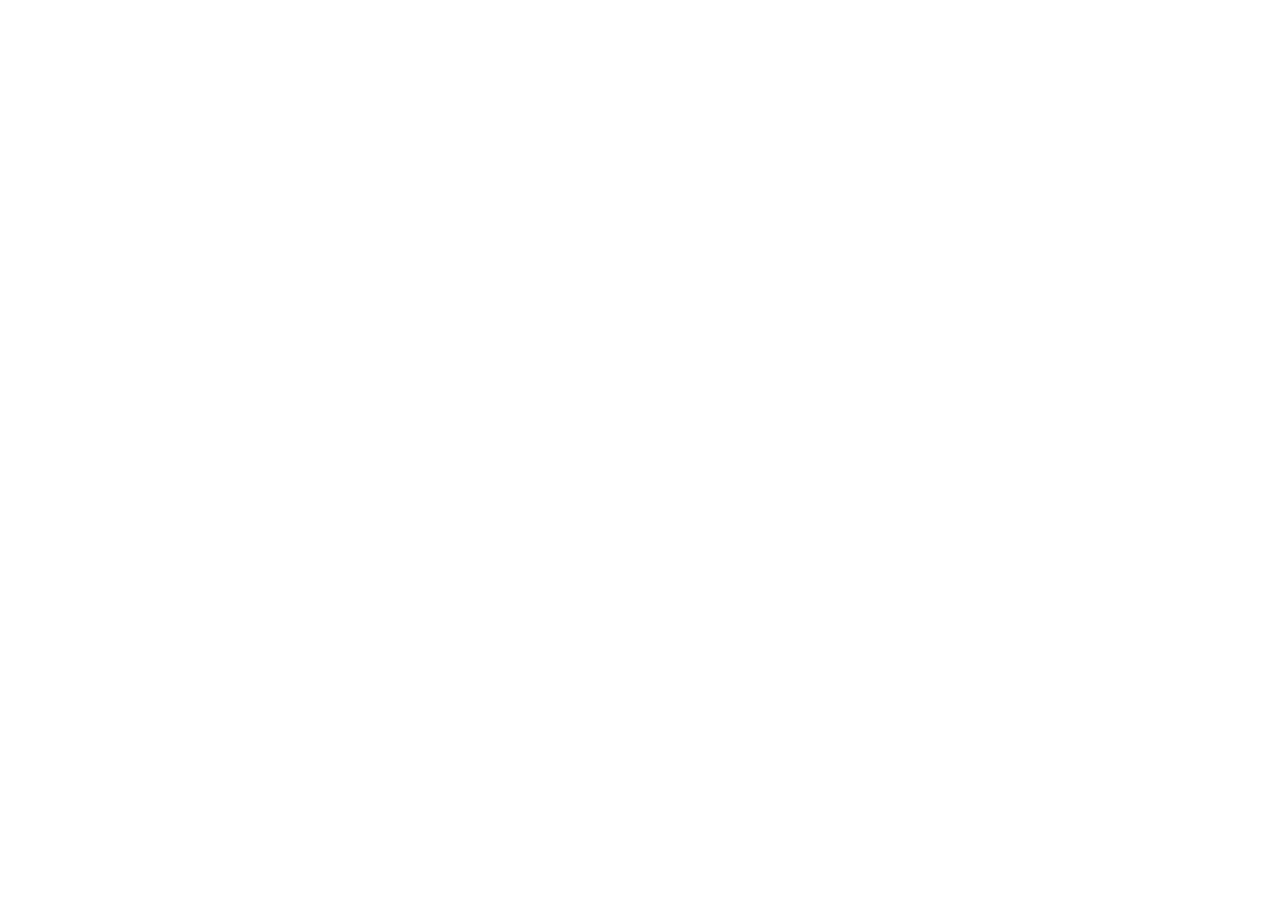
==== index.html @ b841b450 "pushed version 17" ====
<!DOCTYPE html>
<html>

<head>
	<!--
    If you are serving your web app in a path other than the root, change the
    href value below to reflect the base path you are serving from.

    The path provided below has to start and end with a slash "/" in order for
    it to work correctly.

    For more details:
    * https://developer.mozilla.org/en-US/docs/Web/HTML/Element/base

    This is a placeholder for base href that will be replaced by the value of
    the `--base-href` argument provided to `flutter build`.
  -->
	<base href="./">

	<meta charset="UTF-8">
	<meta content="IE=Edge" http-equiv="X-UA-Compatible">
	<meta name="description" content="A new Flutter project">

	<!-- iOS meta tags & icons -->
	<meta name="apple-mobile-web-app-capable" content="yes">
	<meta name="apple-mobile-web-app-status-bar-style" content="black">
	<meta name="apple-mobile-web-app-title" content="nizar_ztn_portfolio">
	<link rel="apple-touch-icon" sizes="57x57" href="/icons/apple-icon-57x57.png">
	<link rel="apple-touch-icon" sizes="60x60" href="/icons/apple-icon-60x60.png">
	<link rel="apple-touch-icon" sizes="72x72" href="/icons/apple-icon-72x72.png">
	<link rel="apple-touch-icon" sizes="76x76" href="/icons/apple-icon-76x76.png">
	<link rel="apple-touch-icon" sizes="114x114" href="/icons/apple-icon-114x114.png">
	<link rel="apple-touch-icon" sizes="120x120" href="/icons/apple-icon-120x120.png">
	<link rel="apple-touch-icon" sizes="144x144" href="/icons/apple-icon-144x144.png">
	<link rel="apple-touch-icon" sizes="152x152" href="/icons/apple-icon-152x152.png">
	<link rel="apple-touch-icon" sizes="180x180" href="/icons/apple-icon-180x180.png">

	<!-- Favicon -->
	<link rel="icon" type="image/png" sizes="192x192" href="/icons/android-icon-192x192.png">
	<link rel="icon" type="image/png" sizes="32x32" href="/icons/favicon-32x32.png">
	<link rel="icon" type="image/png" sizes="96x96" href="/icons/favicon-96x96.png">
	<link rel="icon" type="image/png" sizes="16x16" href="/icons/favicon-16x16.png">

	<link rel="manifest" href="manifest.json">
	<meta name="msapplication-TileColor" content="#ffffff">
	<meta name="msapplication-TileImage" content="/icons/ms-icon-144x144.png">
	<meta name="theme-color" content="#ffffff">

	<title>nizar_ztn_portfolio</title>
	<script>
		// The value below is injected by flutter build, do not touch.
		const serviceWorkerVersion = "270867451";
	</script>
	<!-- This script adds the flutter initialization JS code -->
	<script src="flutter.js" defer></script>
</head>

<body>
	<script>
		window.addEventListener('load', function (ev) {
			// Download main.dart.js
			_flutter.loader.loadEntrypoint({
				serviceWorker: {
					serviceWorkerVersion: serviceWorkerVersion,
				},
				onEntrypointLoaded: function (engineInitializer) {
					engineInitializer.initializeEngine().then(function (appRunner) {
						appRunner.runApp();
					});
				}
			});
		});
	</script>
</body>

</html>
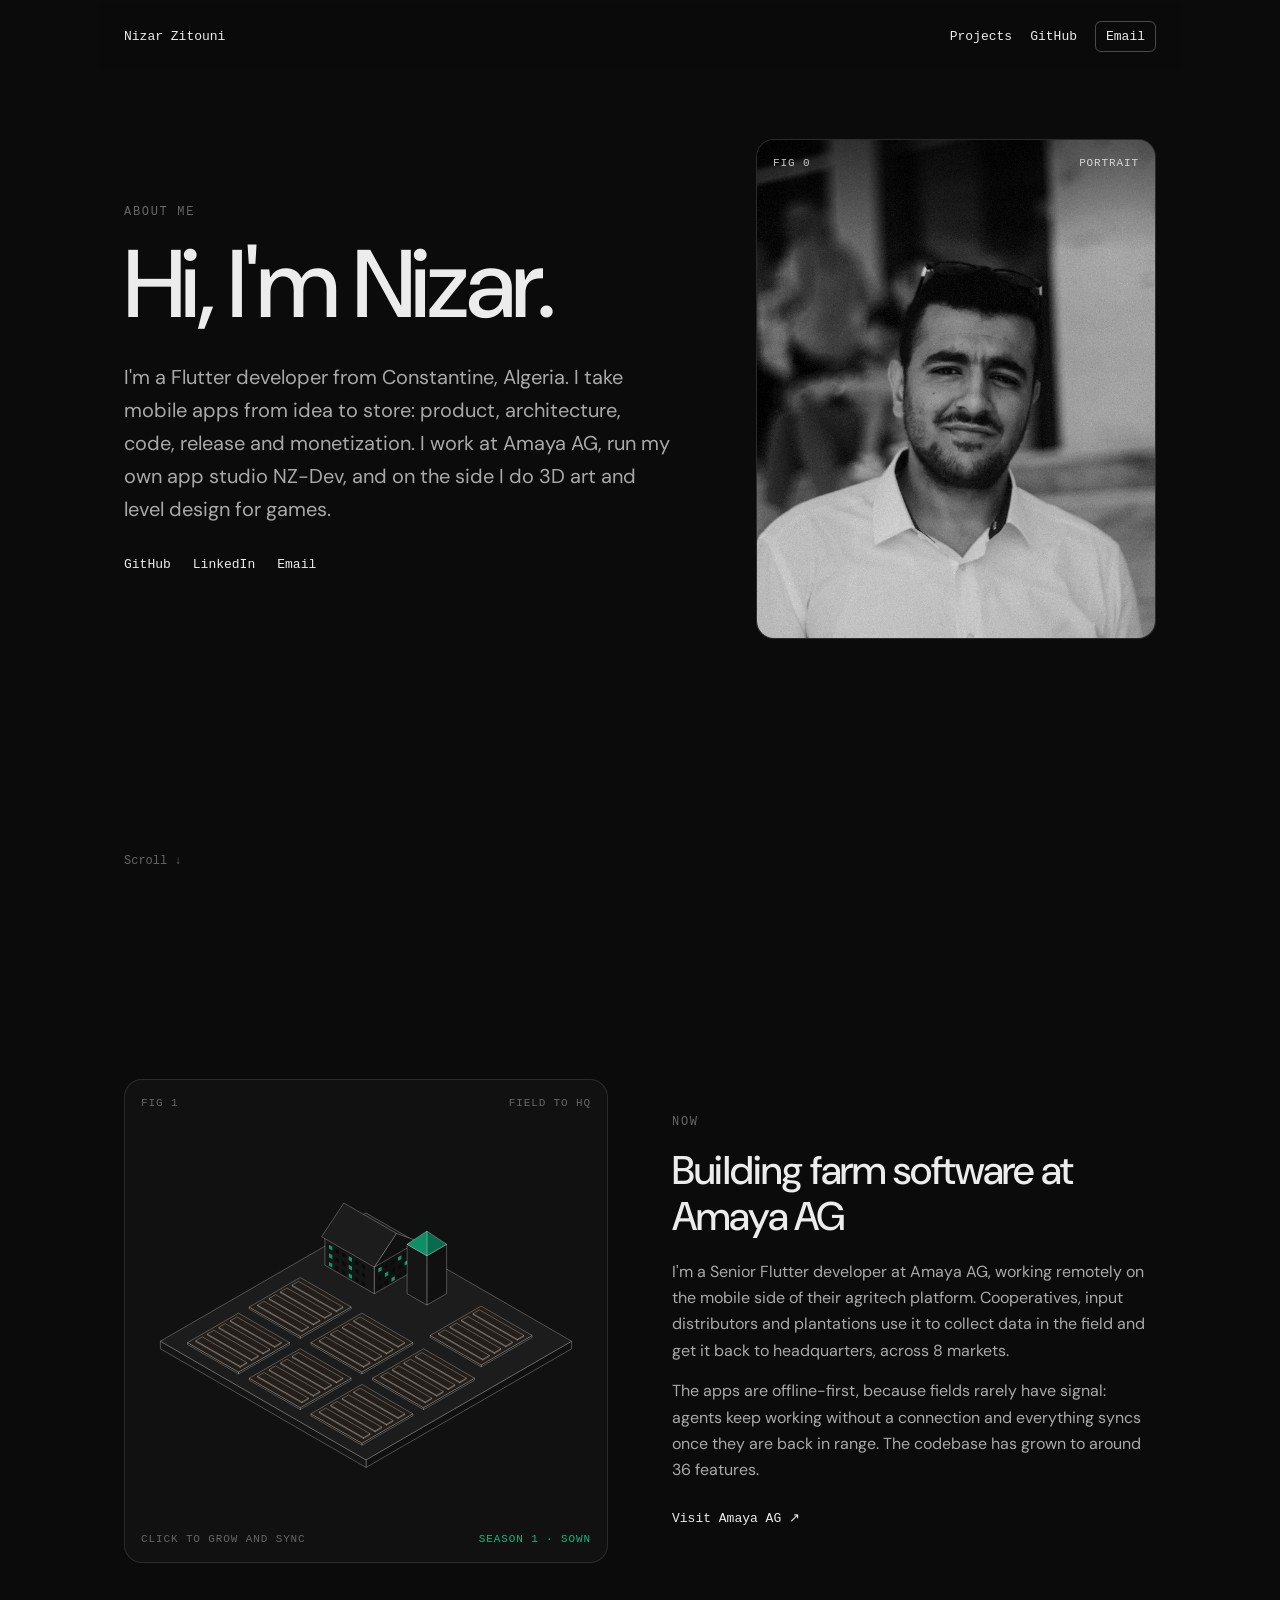
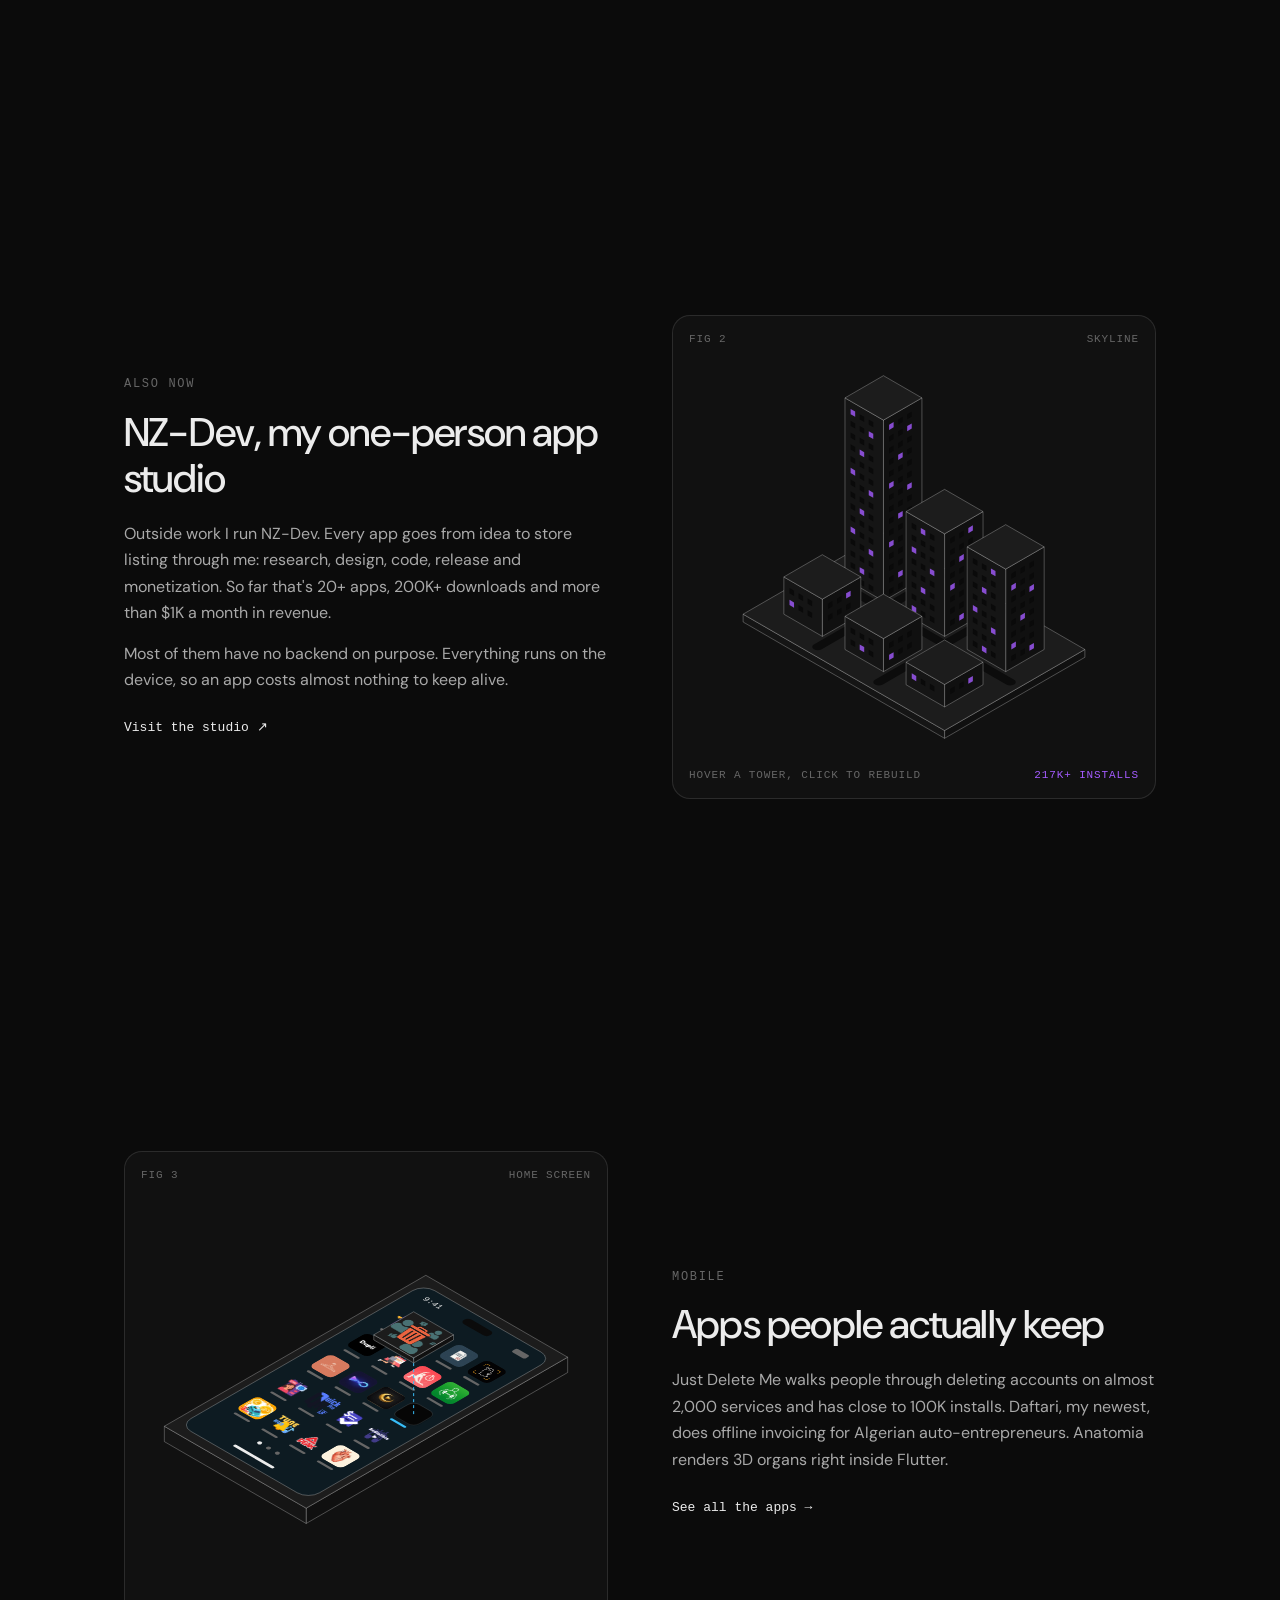
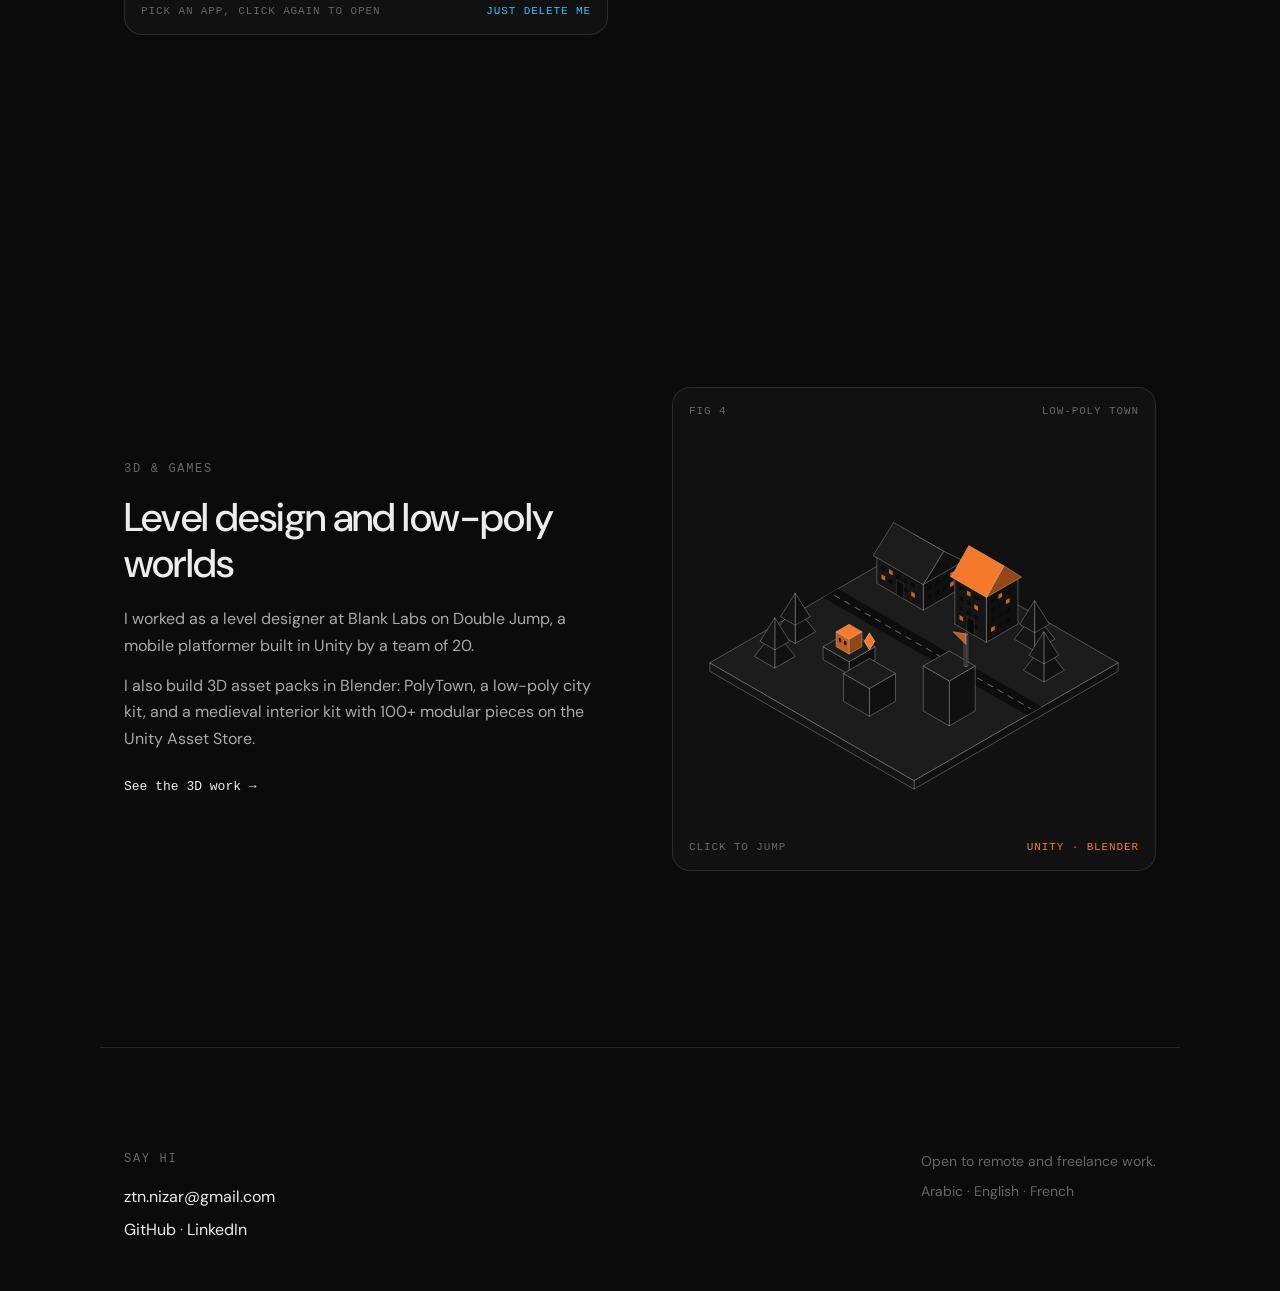
==== commit 12b0637a: "portfolio site Plain HTML, CSS and JS portfolio. History squashed to drop the old Flutter builds." ====
--- a/index.html
+++ b/index.html
@@ -1,76 +1,122 @@
 <!DOCTYPE html>
-<html>
+<html lang="en" class="snap">
+<head>
+    <meta charset="UTF-8">
+    <meta name="viewport" content="width=device-width, initial-scale=1.0">
+    <title>Nizar Zitouni</title>
+    <meta name="description" content="Nizar Zitouni, Flutter developer and founder of the NZ-Dev app studio.">
+    <link rel="icon" href="favicon.png" type="image/png">
+    <link rel="apple-touch-icon" href="apple-touch-icon.png">
+    <link rel="preconnect" href="https://fonts.googleapis.com">
+    <link rel="preconnect" href="https://fonts.gstatic.com" crossorigin>
+    <link href="https://fonts.googleapis.com/css2?family=DM+Sans:wght@400;500;600&display=swap" rel="stylesheet">
+    <link rel="stylesheet" href="css/style.css">
+</head>
+<body>
+    <nav class="nav" aria-label="Primary">
+        <a href="./">Nizar Zitouni</a>
+        <div class="nav-right">
+            <a href="projects.html">Projects</a>
+            <a href="https://github.com/nizarzitouni" target="_blank" rel="noopener noreferrer">GitHub</a>
+            <a href="mailto:ztn.nizar@gmail.com" class="btn">Email</a>
+        </div>
+    </nav>
 
-<head>
-	<!--
-    If you are serving your web app in a path other than the root, change the
-    href value below to reflect the base path you are serving from.
+    <header class="hero">
+        <div class="hero-grid">
+            <div>
+                <p class="eyebrow">About me</p>
+                <h1>Hi, I'm Nizar.</h1>
+                <p class="lead">I'm a Flutter developer from Constantine, Algeria. I take mobile apps from idea to store: product, architecture, code, release and monetization. I work at Amaya AG, run my own app studio NZ-Dev, and on the side I do 3D art and level design for games.</p>
+                <p class="links">
+                    <a href="https://github.com/nizarzitouni" target="_blank" rel="noopener noreferrer">GitHub</a>
+                    <a href="https://www.linkedin.com/in/nizar-zitouni" target="_blank" rel="noopener noreferrer">LinkedIn</a>
+                    <a href="mailto:ztn.nizar@gmail.com">Email</a>
+                </p>
+            </div>
+            <figure class="portrait">
+                <img src="assets/nizar.webp" width="800" height="800" alt="Nizar in a white shirt, standing on steps outdoors">
+                <span class="lbl tl">Fig 0</span><span class="lbl tr">Portrait</span>
+            </figure>
+        </div>
+        <p class="scroll-hint" aria-hidden="true">Scroll ↓</p>
+    </header>
 
-    The path provided below has to start and end with a slash "/" in order for
-    it to work correctly.
+    <main>
+        <section class="chapter" id="now" data-tone="farm">
+            <figure class="fig">
+                <span class="lbl tl">Fig 1</span><span class="lbl tr">Field to HQ</span>
+                <svg data-object="farm" role="img" aria-label="Isometric farm with crop plots, a barn and a silo; data packets fly from the fields to the barn"></svg>
+                <span class="lbl bl">Click to grow and sync</span><span class="lbl br" data-status></span>
+            </figure>
+            <div class="story">
+                <p class="eyebrow">Now</p>
+                <h2>Building farm software at Amaya AG</h2>
+                <p>I'm a Senior Flutter developer at Amaya AG, working remotely on the mobile side of their agritech platform. Cooperatives, input distributors and plantations use it to collect data in the field and get it back to headquarters, across 8 markets.</p>
+                <p>The apps are offline-first, because fields rarely have signal: agents keep working without a connection and everything syncs once they are back in range. The codebase has grown to around 36 features.</p>
+                <a class="more" href="https://amaya.ag/" target="_blank" rel="noopener noreferrer">Visit Amaya AG ↗</a>
+            </div>
+        </section>
 
-    For more details:
-    * https://developer.mozilla.org/en-US/docs/Web/HTML/Element/base
+        <section class="chapter" id="studio" data-tone="studio">
+            <figure class="fig">
+                <span class="lbl tl">Fig 2</span><span class="lbl tr">Skyline</span>
+                <svg data-object="skyline" role="img" aria-label="Isometric city of app towers, each tower as tall as the app's installs with its icon on the roof"></svg>
+                <span class="lbl bl">Hover a tower, click to rebuild</span><span class="lbl br" data-status></span>
+            </figure>
+            <div class="story">
+                <p class="eyebrow">Also now</p>
+                <h2>NZ-Dev, my one-person app studio</h2>
+                <p>Outside work I run NZ-Dev. Every app goes from idea to store listing through me: research, design, code, release and monetization. So far that's 20+ apps, 200K+ downloads and more than $1K a month in revenue.</p>
+                <p>Most of them have no backend on purpose. Everything runs on the device, so an app costs almost nothing to keep alive.</p>
+                <a class="more" href="https://nz-dev.web.app/" target="_blank" rel="noopener noreferrer">Visit the studio ↗</a>
+            </div>
+        </section>
 
-    This is a placeholder for base href that will be replaced by the value of
-    the `--base-href` argument provided to `flutter build`.
-  -->
-	<base href="./">
+        <section class="chapter" id="apps" data-tone="apps">
+            <figure class="fig">
+                <span class="lbl tl">Fig 3</span><span class="lbl tr">Home screen</span>
+                <svg data-object="phones" role="img" aria-label="Isometric phone lying flat with all of Nizar's app icons on its home screen, one raised above the rest"></svg>
+                <span class="lbl bl">Pick an app, click again to open</span><span class="lbl br" data-status></span>
+            </figure>
+            <div class="story">
+                <p class="eyebrow">Mobile</p>
+                <h2>Apps people actually keep</h2>
+                <p>Just Delete Me walks people through deleting accounts on almost 2,000 services and has close to 100K installs. Daftari, my newest, does offline invoicing for Algerian auto-entrepreneurs. Anatomia renders 3D organs right inside Flutter.</p>
+                <a class="more" href="projects.html#mobile">See all the apps →</a>
+            </div>
+        </section>
 
-	<meta charset="UTF-8">
-	<meta content="IE=Edge" http-equiv="X-UA-Compatible">
-	<meta name="description" content="A new Flutter project">
+        <section class="chapter" id="games" data-tone="games">
+            <figure class="fig">
+                <span class="lbl tl">Fig 4</span><span class="lbl tr">Low-poly town</span>
+                <svg data-object="town" role="img" aria-label="Isometric low-poly town with houses, trees and a cube that jumps between platforms"></svg>
+                <span class="lbl bl">Click to jump</span><span class="lbl br" data-status></span>
+            </figure>
+            <div class="story">
+                <p class="eyebrow">3D &amp; games</p>
+                <h2>Level design and low-poly worlds</h2>
+                <p>I worked as a level designer at Blank Labs on Double Jump, a mobile platformer built in Unity by a team of 20.</p>
+                <p>I also build 3D asset packs in Blender: PolyTown, a low-poly city kit, and a medieval interior kit with 100+ modular pieces on the Unity Asset Store.</p>
+                <a class="more" href="projects.html#3d">See the 3D work →</a>
+            </div>
+        </section>
+    </main>
 
-	<!-- iOS meta tags & icons -->
-	<meta name="apple-mobile-web-app-capable" content="yes">
-	<meta name="apple-mobile-web-app-status-bar-style" content="black">
-	<meta name="apple-mobile-web-app-title" content="nizar_ztn_portfolio">
-	<link rel="apple-touch-icon" sizes="57x57" href="/icons/apple-icon-57x57.png">
-	<link rel="apple-touch-icon" sizes="60x60" href="/icons/apple-icon-60x60.png">
-	<link rel="apple-touch-icon" sizes="72x72" href="/icons/apple-icon-72x72.png">
-	<link rel="apple-touch-icon" sizes="76x76" href="/icons/apple-icon-76x76.png">
-	<link rel="apple-touch-icon" sizes="114x114" href="/icons/apple-icon-114x114.png">
-	<link rel="apple-touch-icon" sizes="120x120" href="/icons/apple-icon-120x120.png">
-	<link rel="apple-touch-icon" sizes="144x144" href="/icons/apple-icon-144x144.png">
-	<link rel="apple-touch-icon" sizes="152x152" href="/icons/apple-icon-152x152.png">
-	<link rel="apple-touch-icon" sizes="180x180" href="/icons/apple-icon-180x180.png">
+    <footer class="footer">
+        <div>
+            <p class="eyebrow">Say hi</p>
+            <p><a href="mailto:ztn.nizar@gmail.com">ztn.nizar@gmail.com</a></p>
+            <p><a href="https://github.com/nizarzitouni" target="_blank" rel="noopener noreferrer">GitHub</a> · <a href="https://www.linkedin.com/in/nizar-zitouni" target="_blank" rel="noopener noreferrer">LinkedIn</a></p>
+        </div>
+        <div>
+            <p class="muted">Open to remote and freelance work.</p>
+            <p class="muted">Arabic · English · French</p>
+        </div>
+    </footer>
 
-	<!-- Favicon -->
-	<link rel="icon" type="image/png" sizes="192x192" href="/icons/android-icon-192x192.png">
-	<link rel="icon" type="image/png" sizes="32x32" href="/icons/favicon-32x32.png">
-	<link rel="icon" type="image/png" sizes="96x96" href="/icons/favicon-96x96.png">
-	<link rel="icon" type="image/png" sizes="16x16" href="/icons/favicon-16x16.png">
-
-	<link rel="manifest" href="manifest.json">
-	<meta name="msapplication-TileColor" content="#ffffff">
-	<meta name="msapplication-TileImage" content="/icons/ms-icon-144x144.png">
-	<meta name="theme-color" content="#ffffff">
-
-	<title>nizar_ztn_portfolio</title>
-	<script>
-		// The value below is injected by flutter build, do not touch.
-		const serviceWorkerVersion = "270867451";
-	</script>
-	<!-- This script adds the flutter initialization JS code -->
-	<script src="flutter.js" defer></script>
-</head>
-
-<body>
-	<script>
-		window.addEventListener('load', function (ev) {
-			// Download main.dart.js
-			_flutter.loader.loadEntrypoint({
-				serviceWorker: {
-					serviceWorkerVersion: serviceWorkerVersion,
-				},
-				onEntrypointLoaded: function (engineInitializer) {
-					engineInitializer.initializeEngine().then(function (appRunner) {
-						appRunner.runApp();
-					});
-				}
-			});
-		});
-	</script>
+    <script src="js/projects.js"></script>
+    <script src="js/iso.js"></script>
+    <script src="js/figures.js"></script>
 </body>
-
 </html>
--- a/css/style.css
+++ b/css/style.css
@@ -0,0 +1,230 @@
+:root {
+    --bg: #0b0b0b;
+    --card: #111;
+    --ink: #ececec;
+    --text: #a9a9a9;
+    --mute: #666;
+    --line: rgba(255, 255, 255, .26);
+    --line-soft: rgba(255, 255, 255, .11);
+    --top: #1c1c1c;
+    --left: #151515;
+    --right: #101010;
+    --accent: #38bdf8;
+    --accent-left: #1d8fc2;
+    --accent-right: #146a91;
+    --nav: 64px;
+    --mono: ui-monospace, "JetBrains Mono", "SF Mono", Menlo, Consolas, monospace;
+}
+
+* { margin: 0; padding: 0; box-sizing: border-box; }
+
+html { scroll-padding-top: var(--nav); scroll-behavior: smooth; }
+
+@media (pointer: fine) {
+    html.snap { scroll-snap-type: y mandatory; }
+    .snap .hero, .snap .chapter { scroll-snap-align: start; }
+    .snap .chapter { scroll-snap-stop: always; }
+    .snap .footer { scroll-snap-align: end; }
+}
+
+body {
+    background: var(--bg);
+    color: var(--text);
+    font-family: "DM Sans", -apple-system, BlinkMacSystemFont, "Segoe UI", sans-serif;
+    line-height: 1.65;
+    -webkit-font-smoothing: antialiased;
+}
+
+a { color: var(--ink); text-decoration: none; transition: color .2s; }
+a:hover { color: var(--accent); }
+
+.nav {
+    position: sticky; top: 0; z-index: 10;
+    display: flex; justify-content: space-between; align-items: center;
+    max-width: 1080px; margin: 0 auto; padding: 18px 24px;
+    font-family: var(--mono); font-size: 13px;
+    background: color-mix(in srgb, var(--bg) 85%, transparent);
+    backdrop-filter: blur(8px);
+}
+.nav-right { display: flex; gap: 18px; align-items: center; }
+.btn { border: 1px solid var(--line); border-radius: 6px; padding: 4px 10px; }
+.btn:hover { border-color: var(--accent); }
+
+.eyebrow {
+    font-family: var(--mono); font-size: 12px; letter-spacing: .14em;
+    text-transform: uppercase; color: var(--mute); margin-bottom: 14px;
+}
+
+.hero {
+    max-width: 1080px; margin: 0 auto; padding: 8vh 24px 0;
+    min-height: calc(100svh - var(--nav)); display: flex; flex-direction: column;
+}
+.hero h1 {
+    color: var(--ink); font-weight: 500; letter-spacing: -.03em;
+    font-size: clamp(44px, 8vw, 96px); line-height: 1; margin-bottom: 28px;
+}
+.lead { max-width: 620px; font-size: clamp(17px, 2vw, 20px); }
+.links { display: flex; flex-wrap: wrap; gap: 22px; margin-top: 28px; font-family: var(--mono); font-size: 13px; }
+.hero-grid { display: grid; grid-template-columns: 1.3fr 1fr; gap: 56px; align-items: center; }
+.portrait {
+    position: relative; aspect-ratio: 4 / 5; max-width: 400px; justify-self: end; width: 100%;
+    border: 1px solid var(--line-soft); border-radius: 18px; overflow: hidden; background: var(--card);
+}
+.portrait img {
+    display: block; width: 100%; height: 100%; object-fit: cover;
+    filter: grayscale(1) contrast(1.08) brightness(.9);
+    transition: filter .6s ease;
+}
+.portrait:hover img { filter: none; }
+.portrait::after {
+    content: ""; position: absolute; inset: 0; pointer-events: none;
+    background: linear-gradient(to bottom, rgba(0, 0, 0, .45), transparent 22%);
+}
+.scroll-hint { margin-top: auto; padding: 32px 0; font-family: var(--mono); font-size: 12px; color: var(--mute); }
+
+.lbl {
+    position: absolute; font-family: var(--mono); font-size: 11px; letter-spacing: .08em;
+    text-transform: uppercase; color: var(--mute); pointer-events: none;
+}
+.portrait .lbl { z-index: 1; color: rgba(255, 255, 255, .75); }
+.lbl.tl { top: 14px; left: 16px; }
+.lbl.tr { top: 14px; right: 16px; }
+.lbl.bl { bottom: 14px; left: 16px; }
+.lbl.br { bottom: 14px; right: 16px; color: var(--accent); }
+
+.chapter {
+    max-width: 1080px; margin: 0 auto; padding: 48px 24px;
+    min-height: calc(100svh - var(--nav));
+    display: grid; grid-template-columns: 1fr 1fr; gap: 64px; align-items: center;
+}
+.chapter:nth-child(even) .fig { order: 2; }
+
+.fig {
+    position: relative; aspect-ratio: 1; width: 100%;
+    border: 1px solid var(--line-soft); border-radius: 18px; background: var(--card);
+    cursor: pointer; user-select: none; overflow: hidden;
+}
+.fig svg { position: absolute; inset: 0; width: 100%; height: 100%; padding: 44px 24px; overflow: visible; }
+.fig:hover { border-color: var(--line); }
+
+.story h2 {
+    color: var(--ink); font-weight: 500; letter-spacing: -.02em;
+    font-size: clamp(28px, 3.4vw, 40px); line-height: 1.15; margin-bottom: 20px;
+}
+.story p + p { margin-top: 14px; }
+.story .more { display: inline-block; margin-top: 24px; font-family: var(--mono); font-size: 13px; }
+
+.f { stroke: var(--line); stroke-width: 1; stroke-linejoin: round; vector-effect: non-scaling-stroke; }
+.f.top { fill: var(--top); }
+.f.left { fill: var(--left); }
+.f.right { fill: var(--right); }
+.f.acc.top { fill: var(--accent); }
+.f.acc.left { fill: var(--accent-left); }
+.f.acc.right { fill: var(--accent-right); }
+.f.glow { fill: #0d1b22; }
+.f.dim { stroke: var(--line-soft); }
+.ink { fill: var(--ink); }
+.accent { fill: var(--accent); }
+.mute { fill: var(--mute); }
+.notch { fill: var(--bg); }
+.slot { fill: #070707; stroke: var(--line-soft); stroke-width: 1; vector-effect: non-scaling-stroke; }
+.shadow { fill: #000; }
+.app-icon { transition: opacity .2s; }
+.app-icon:hover { opacity: .7; }
+
+.footer {
+    max-width: 1080px; margin: 0 auto; padding: 96px 24px 48px;
+    display: flex; justify-content: space-between; gap: 32px; flex-wrap: wrap;
+    border-top: 1px solid var(--line-soft);
+}
+.footer p { margin-top: 6px; }
+.muted { color: var(--mute); font-size: 14px; }
+
+/* projects list */
+.page { max-width: 1080px; margin: 0 auto; padding: 48px 24px 96px; }
+.page h1 {
+    color: var(--ink); font-weight: 500; letter-spacing: -.03em;
+    font-size: clamp(40px, 6vw, 72px); line-height: 1; margin-bottom: 20px;
+}
+.tabs { display: flex; gap: 10px; margin: 32px 0; font-family: var(--mono); font-size: 13px; }
+.tabs button {
+    background: none; color: var(--text); font: inherit; cursor: pointer;
+    border: 1px solid var(--line-soft); border-radius: 6px; padding: 6px 12px;
+}
+.tabs button:hover { border-color: var(--line); color: var(--ink); }
+.tabs button[aria-pressed="true"] { border-color: var(--accent); color: var(--accent); }
+
+.grid { display: grid; grid-template-columns: repeat(auto-fill, minmax(240px, 1fr)); gap: 16px; }
+.card {
+    position: relative; display: flex; flex-direction: column; gap: 14px;
+    border: 1px solid var(--line-soft); border-radius: 14px; background: var(--card);
+    padding: 20px; color: var(--text); transition: border-color .2s, transform .2s;
+}
+.card:hover { border-color: var(--accent); color: var(--text); transform: translateY(-2px); }
+.card img { width: 56px; height: 56px; border-radius: 14px; object-fit: cover; background: var(--top); }
+.card.wide img { width: 100%; height: auto; aspect-ratio: 16 / 9; border-radius: 8px; }
+.card h3 { color: var(--ink); font-weight: 600; font-size: 17px; line-height: 1.3; }
+.card p { font-size: 14px; line-height: 1.5; }
+.card .meta { margin-top: auto; font-family: var(--mono); font-size: 11px; letter-spacing: .08em; text-transform: uppercase; color: var(--mute); }
+
+/* project detail */
+.back { font-family: var(--mono); font-size: 13px; }
+.detail-head { display: flex; gap: 20px; align-items: center; margin: 40px 0 16px; }
+.detail-head img { width: 80px; height: 80px; border-radius: 20px; object-fit: cover; flex: none; }
+.detail-head h1 { margin: 0; }
+.detail-tagline { font-size: clamp(17px, 2vw, 20px); max-width: 680px; }
+.screens {
+    display: flex; gap: 14px; overflow-x: auto; scroll-snap-type: x mandatory;
+    margin: 40px -24px; padding: 0 24px 12px; scrollbar-color: var(--line) transparent;
+}
+.screens img {
+    height: min(560px, 70svh); width: auto; flex: none; scroll-snap-align: start;
+    border-radius: 14px; border: 1px solid var(--line-soft); background: var(--card);
+}
+.screens.wide img { height: min(420px, 50svh); }
+.detail-body { display: grid; grid-template-columns: 2fr 1fr; gap: 56px; }
+.detail-body .desc { white-space: pre-line; }
+.chips { display: flex; flex-wrap: wrap; gap: 8px; }
+.chips span {
+    font-family: var(--mono); font-size: 12px; color: var(--ink);
+    border: 1px solid var(--line-soft); border-radius: 6px; padding: 3px 8px;
+}
+.side > div + div { margin-top: 32px; }
+.pager { display: flex; justify-content: space-between; gap: 16px; margin-top: 72px; font-family: var(--mono); font-size: 13px; }
+
+@media (max-width: 820px) {
+    .hero-grid, .chapter, .detail-body { grid-template-columns: 1fr; gap: 32px; }
+    .portrait { justify-self: start; max-width: 320px; }
+    .chapter { min-height: auto; padding: 56px 16px; }
+    .chapter:nth-child(even) .fig { order: 0; }
+    .hero, .page, .footer, .nav { padding-left: 16px; padding-right: 16px; }
+    .screens { margin: 32px -16px; padding: 0 16px 12px; }
+}
+
+@media (prefers-reduced-motion: reduce) {
+    html { scroll-behavior: auto; }
+    * { transition: none !important; animation: none !important; }
+}
+.beam { stroke: var(--accent); stroke-width: 1; stroke-dasharray: 3 3; vector-effect: non-scaling-stroke; }
+.open { cursor: alias; }
+
+/* each chapter recolours its figure and links */
+[data-tone="farm"] { --accent: #10b981; --accent-left: #0c8f64; --accent-right: #086b4b; }
+[data-tone="studio"] { --accent: #a45bff; --accent-left: #7f3fd6; --accent-right: #5f2ea3; }
+[data-tone="games"] { --accent: #f5792a; --accent-left: #c45e1f; --accent-right: #934617; }
+.chapter .more:hover, .story a:hover { color: var(--accent); }
+
+.f.soil.top { fill: #231e19; }
+.f.soil.left { fill: #1a1612; }
+.f.soil.right { fill: #13110e; }
+.win { fill: #0a0a0a; }
+.win.lit { fill: var(--accent); opacity: .8; }
+.street { stroke: #0c0c0c; stroke-width: 7; stroke-linecap: round; }
+.road { fill: #0d0d0d; }
+.lane { stroke: var(--mute); stroke-width: 1; stroke-dasharray: 6 5; }
+.door { fill: #0a0a0a; stroke: var(--line-soft); stroke-width: 1; vector-effect: non-scaling-stroke; }
+.eye { fill: var(--bg); }
+.coin { fill: var(--accent); stroke: rgba(255, 255, 255, .35); stroke-width: 1; vector-effect: non-scaling-stroke; }
+.ring { fill: none; stroke: var(--accent); stroke-width: 1.5; vector-effect: non-scaling-stroke; }
+.bob { animation: bob 1.4s ease-in-out infinite; }
+@keyframes bob { 50% { transform: translateY(-5px); } }
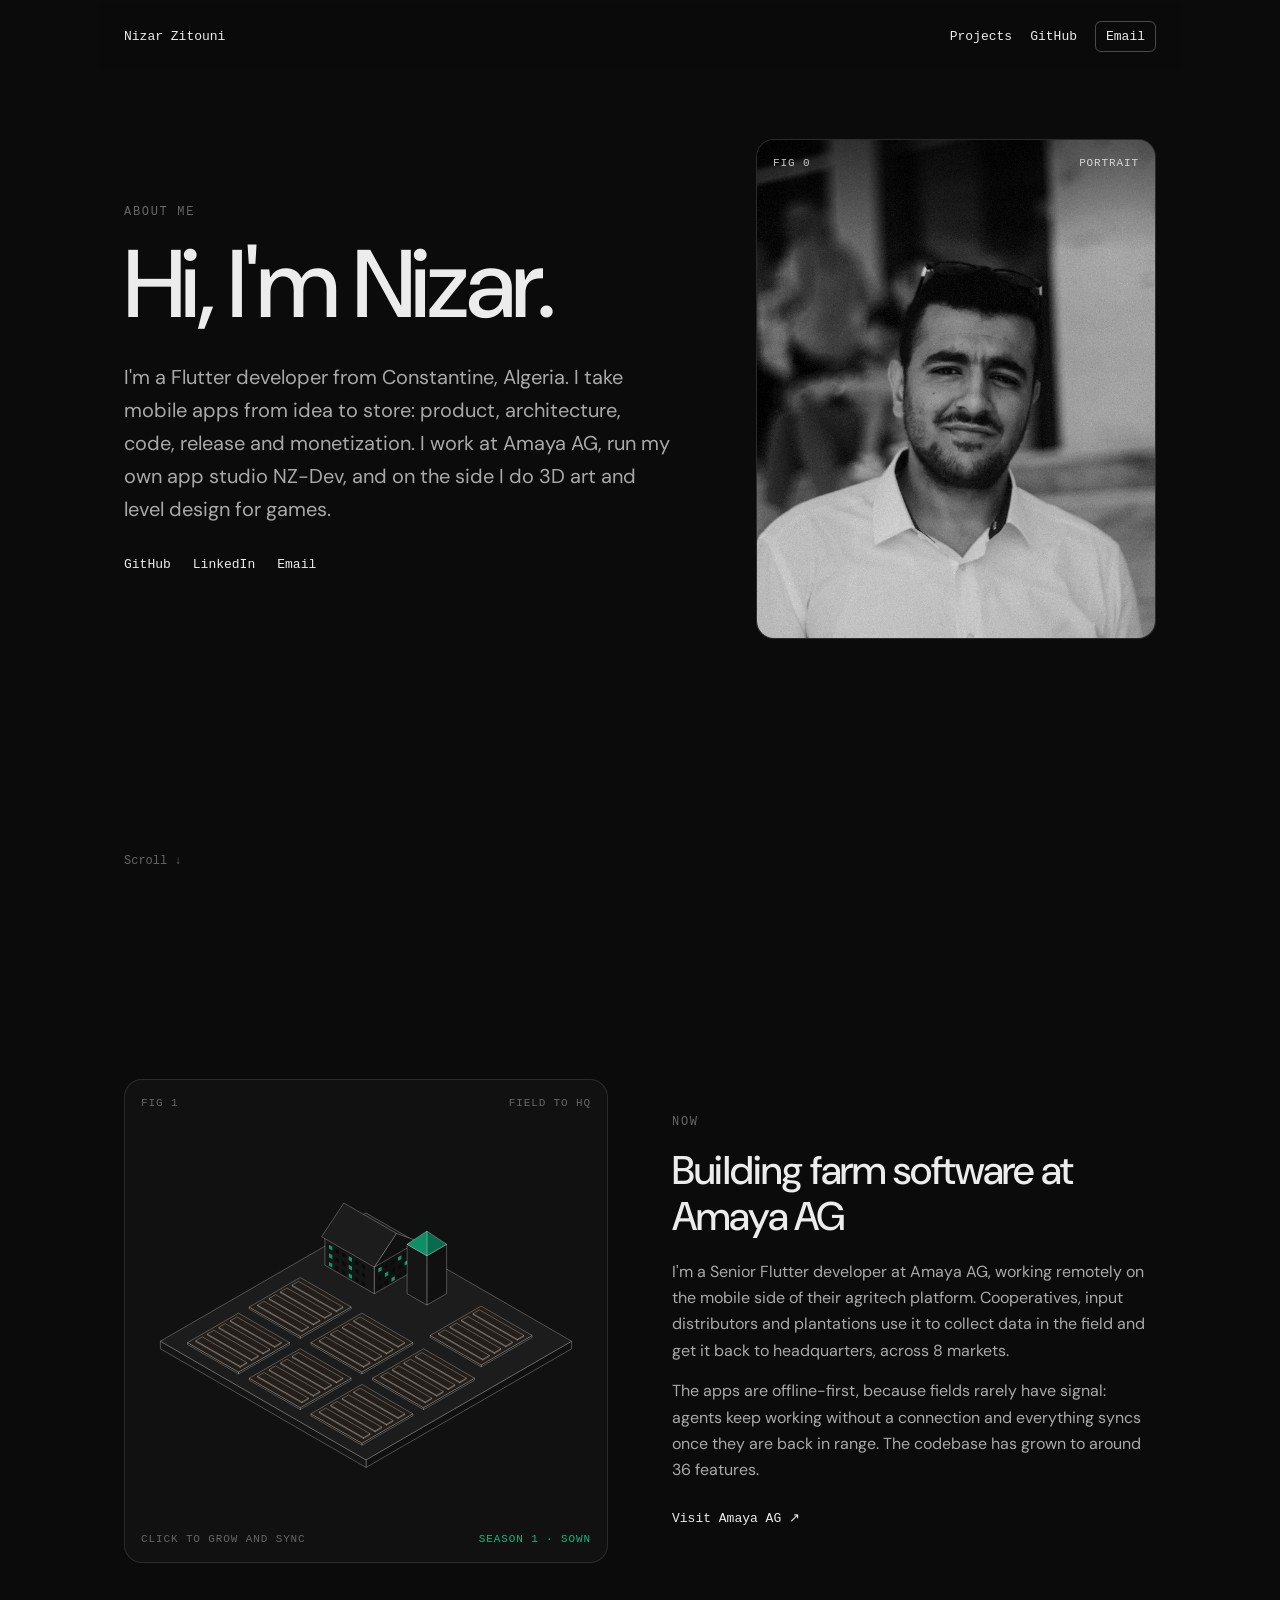
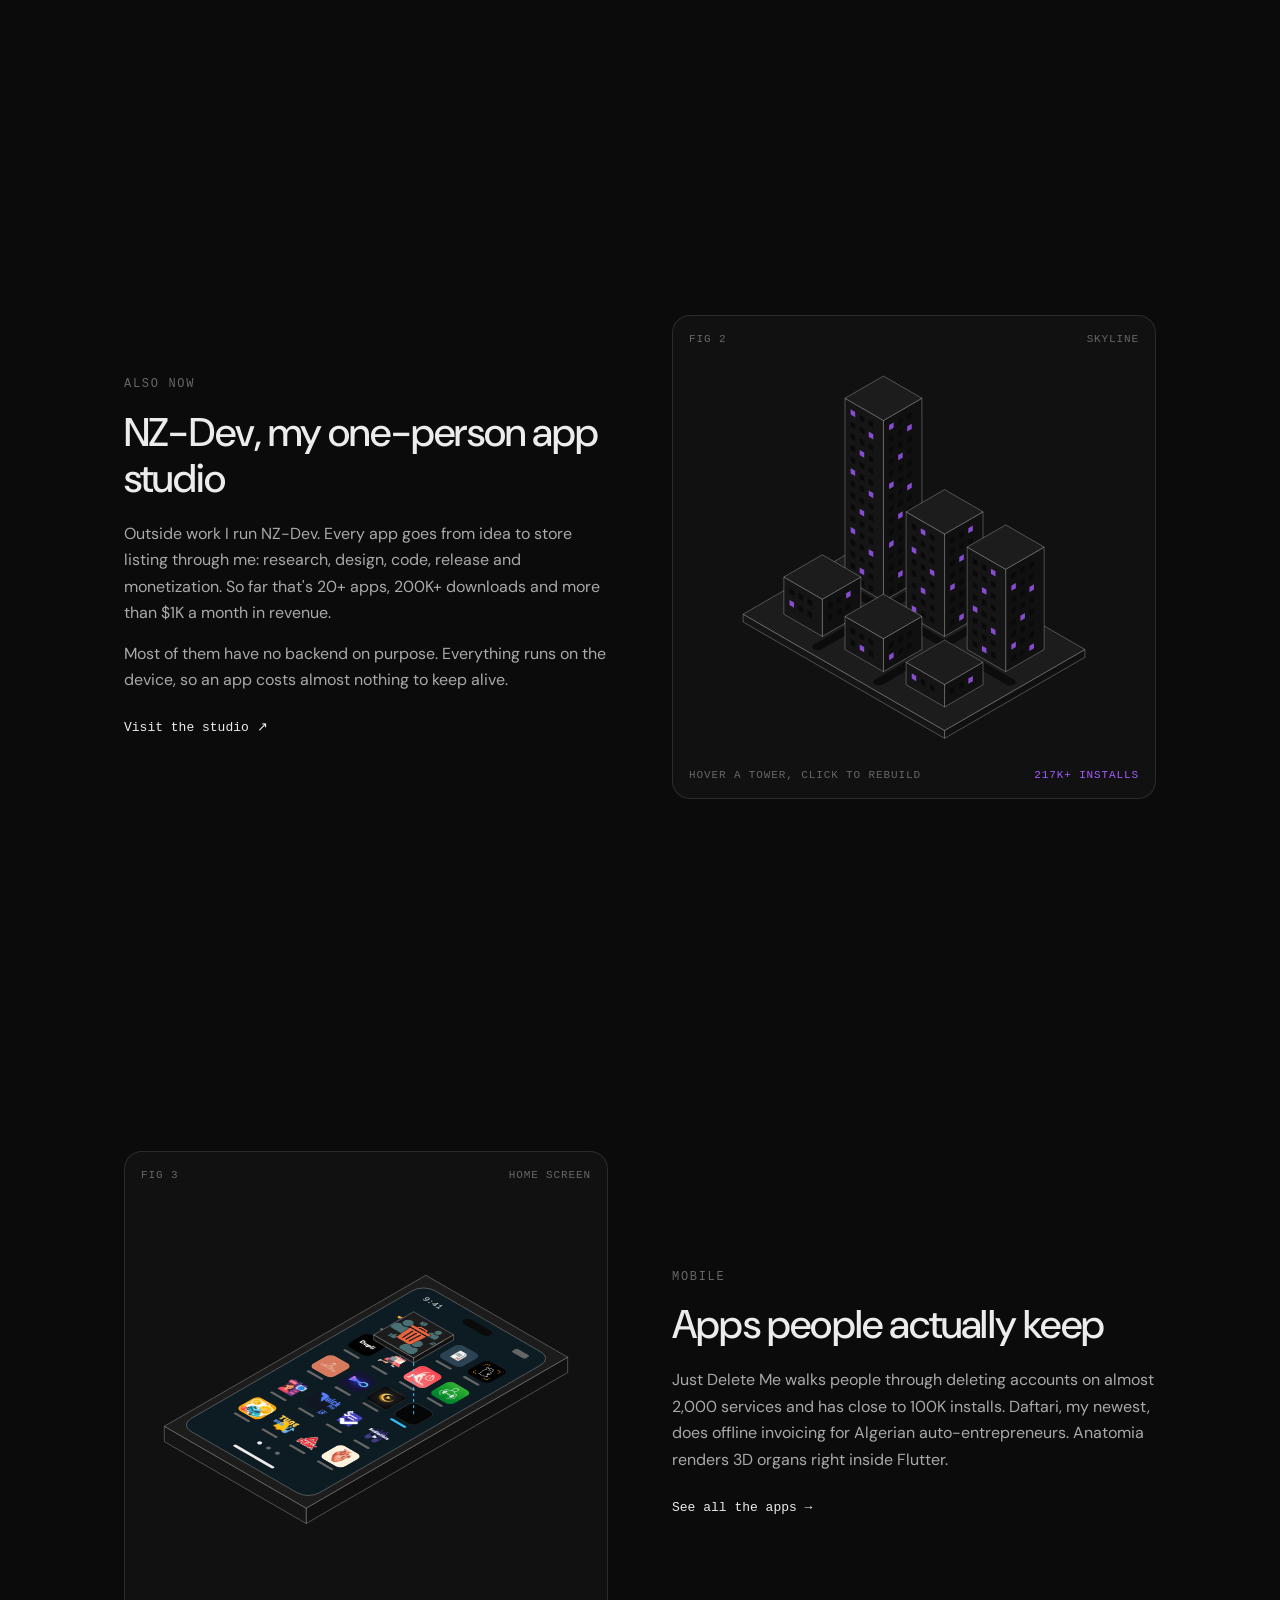
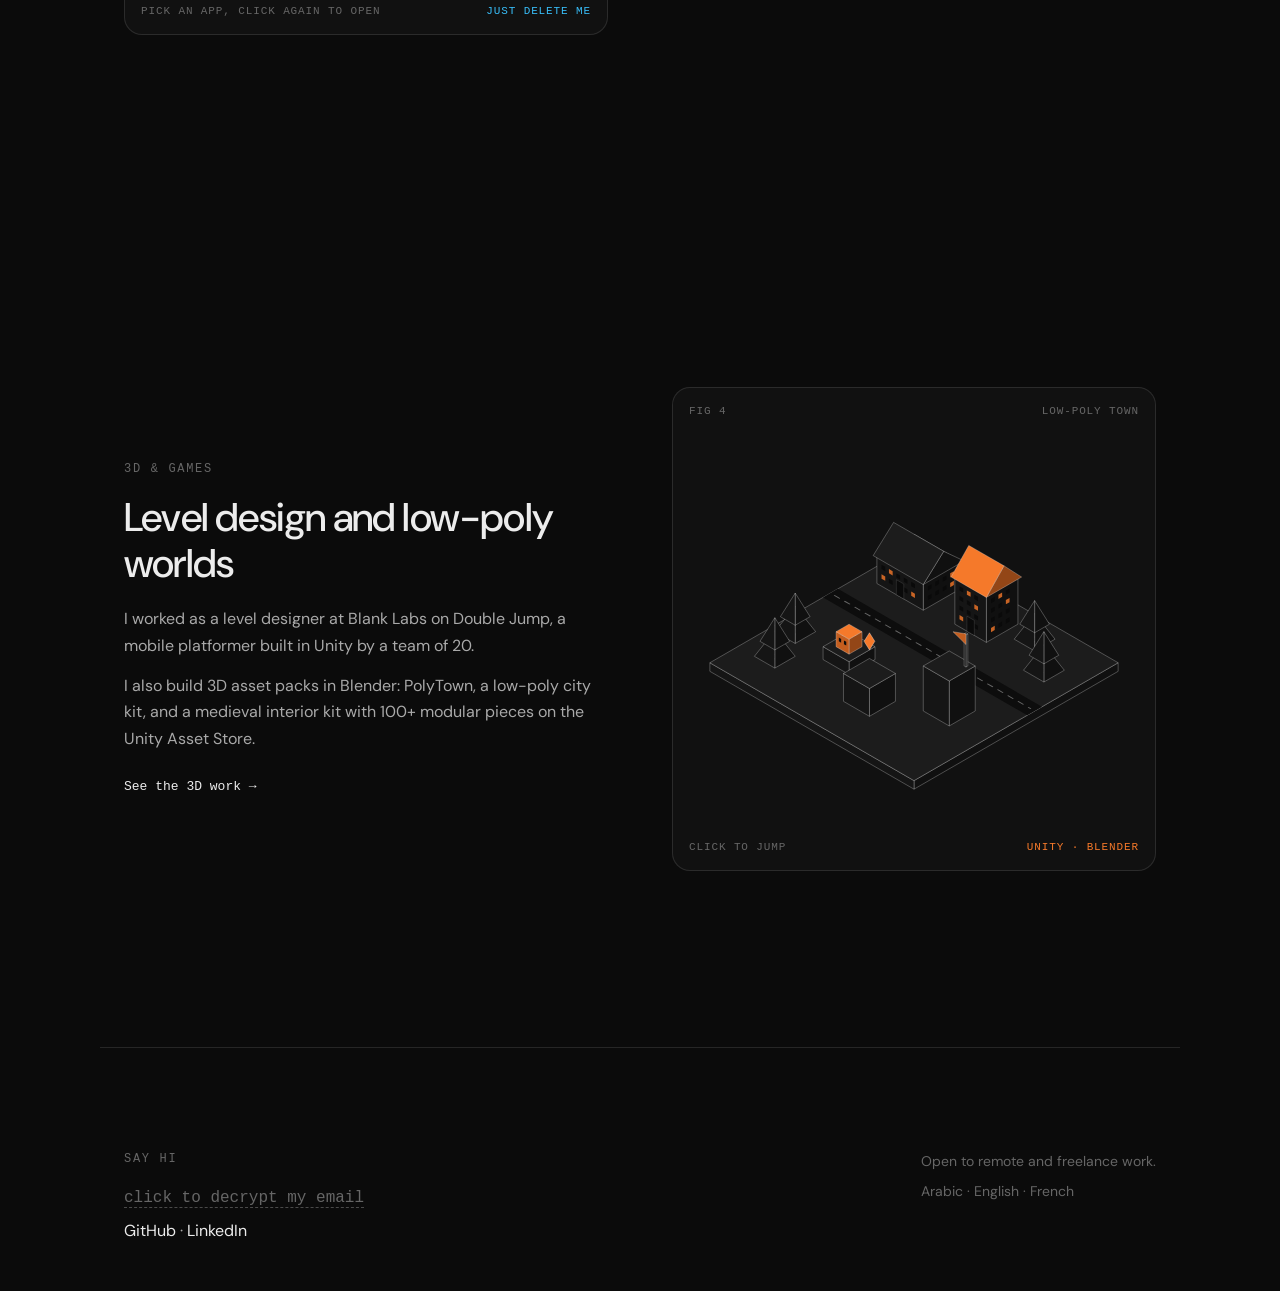
==== commit e9d6709f: "add click to decrypt email and a gitignore The email address no longer appears in plain text on any " ====
--- a/index.html
+++ b/index.html
@@ -18,7 +18,7 @@
         <div class="nav-right">
             <a href="projects.html">Projects</a>
             <a href="https://github.com/nizarzitouni" target="_blank" rel="noopener noreferrer">GitHub</a>
-            <a href="mailto:ztn.nizar@gmail.com" class="btn">Email</a>
+            <a href="#" class="btn email-reveal" data-e="FA5DSgsfFBtfJAIbDxNBSgYZAw==">Email</a>
         </div>
     </nav>
 
@@ -31,7 +31,7 @@
                 <p class="links">
                     <a href="https://github.com/nizarzitouni" target="_blank" rel="noopener noreferrer">GitHub</a>
                     <a href="https://www.linkedin.com/in/nizar-zitouni" target="_blank" rel="noopener noreferrer">LinkedIn</a>
-                    <a href="mailto:ztn.nizar@gmail.com">Email</a>
+                    <a href="#" class="email-reveal" data-e="FA5DSgsfFBtfJAIbDxNBSgYZAw==">Email</a>
                 </p>
             </div>
             <figure class="portrait">
@@ -106,7 +106,7 @@
     <footer class="footer">
         <div>
             <p class="eyebrow">Say hi</p>
-            <p><a href="mailto:ztn.nizar@gmail.com">ztn.nizar@gmail.com</a></p>
+            <p><a href="#" class="email-reveal locked" data-e="FA5DSgsfFBtfJAIbDxNBSgYZAw==">click to decrypt my email</a></p>
             <p><a href="https://github.com/nizarzitouni" target="_blank" rel="noopener noreferrer">GitHub</a> · <a href="https://www.linkedin.com/in/nizar-zitouni" target="_blank" rel="noopener noreferrer">LinkedIn</a></p>
         </div>
         <div>
@@ -118,5 +118,6 @@
     <script src="js/projects.js"></script>
     <script src="js/iso.js"></script>
     <script src="js/figures.js"></script>
+    <script src="js/email.js"></script>
 </body>
 </html>
--- a/css/style.css
+++ b/css/style.css
@@ -228,3 +228,14 @@
 .ring { fill: none; stroke: var(--accent); stroke-width: 1.5; vector-effect: non-scaling-stroke; }
 .bob { animation: bob 1.4s ease-in-out infinite; }
 @keyframes bob { 50% { transform: translateY(-5px); } }
+
+.email-reveal { font-family: var(--mono); }
+.email-reveal.locked { color: var(--mute); border-bottom: 1px dashed var(--line); }
+.email-reveal.locked:hover { color: var(--accent); border-color: var(--accent); }
+.email-reveal.decrypting { color: var(--ink); cursor: progress; }
+.email-reveal .glyph { color: var(--accent); text-shadow: 0 0 8px var(--accent); }
+.email-reveal.revealed { animation: reveal-flash .7s ease-out; }
+@keyframes reveal-flash {
+    0% { color: var(--accent); text-shadow: 0 0 14px var(--accent); }
+    100% { text-shadow: none; }
+}
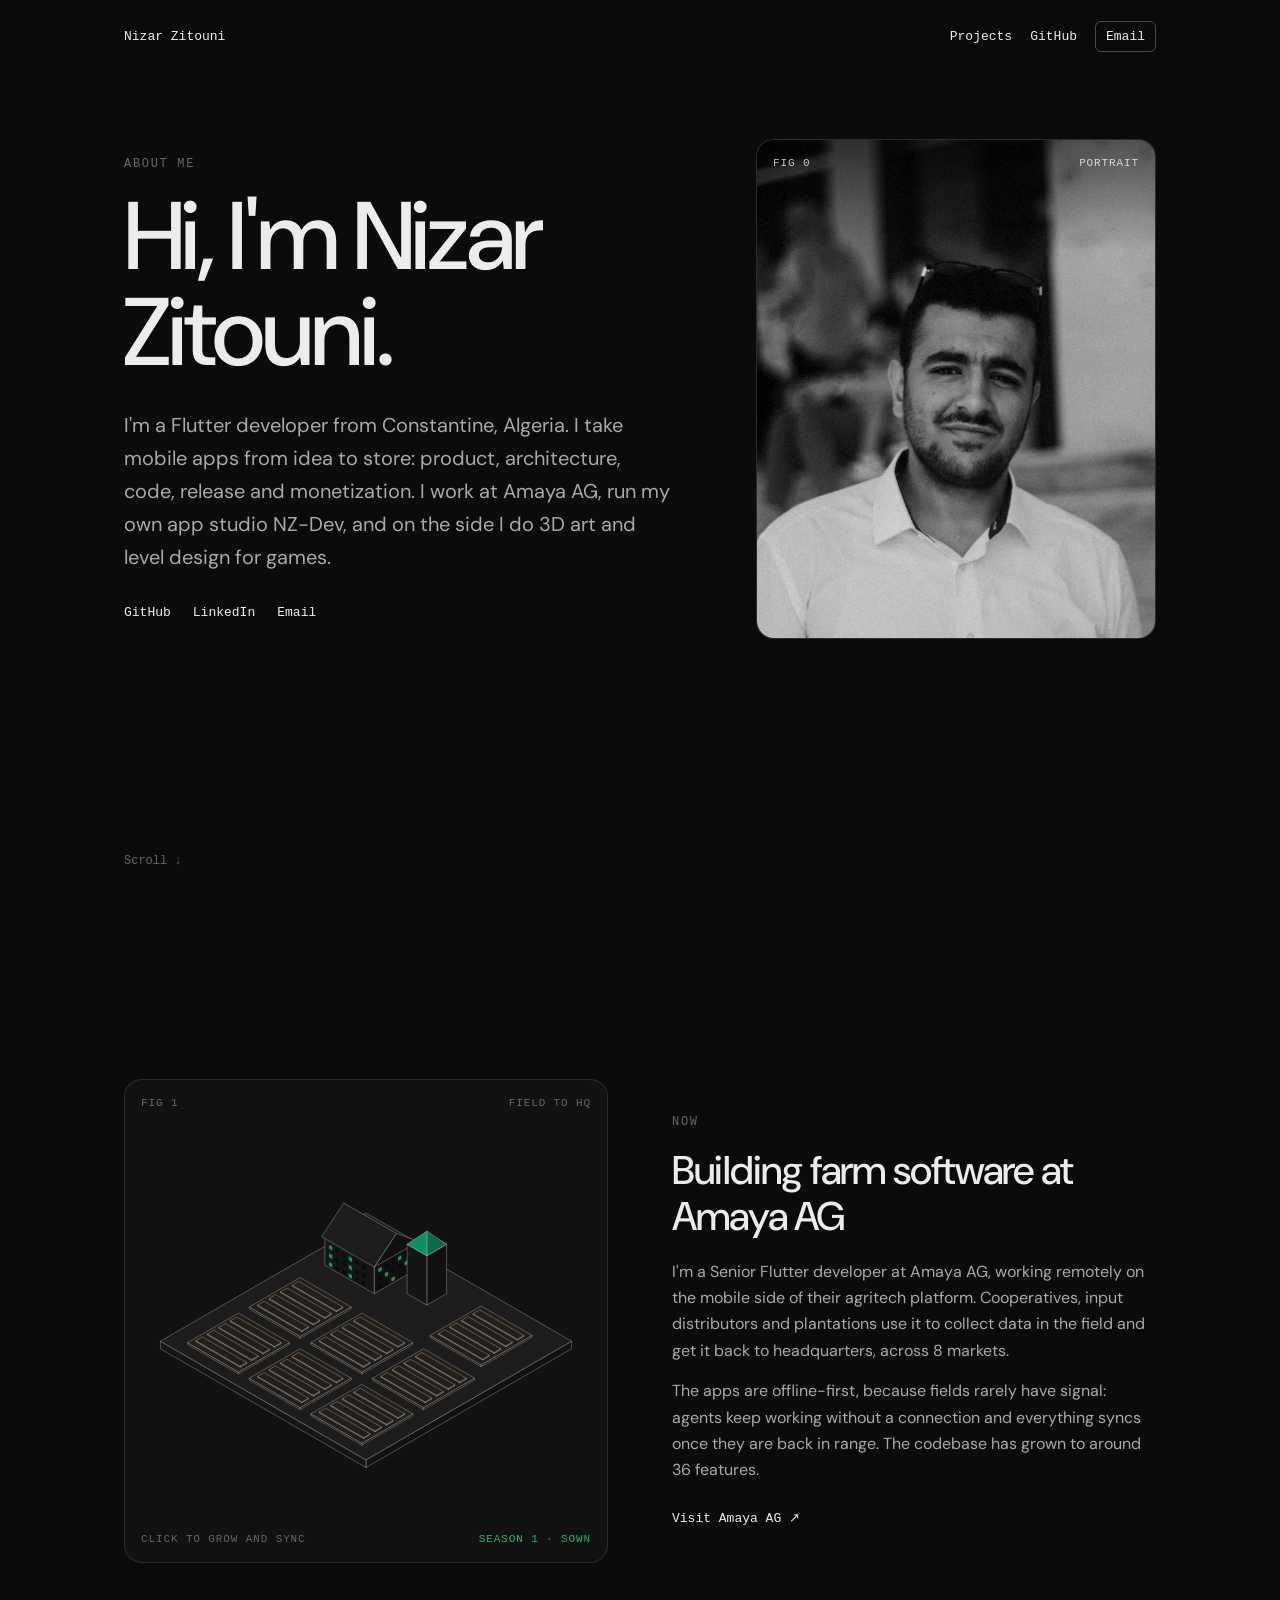
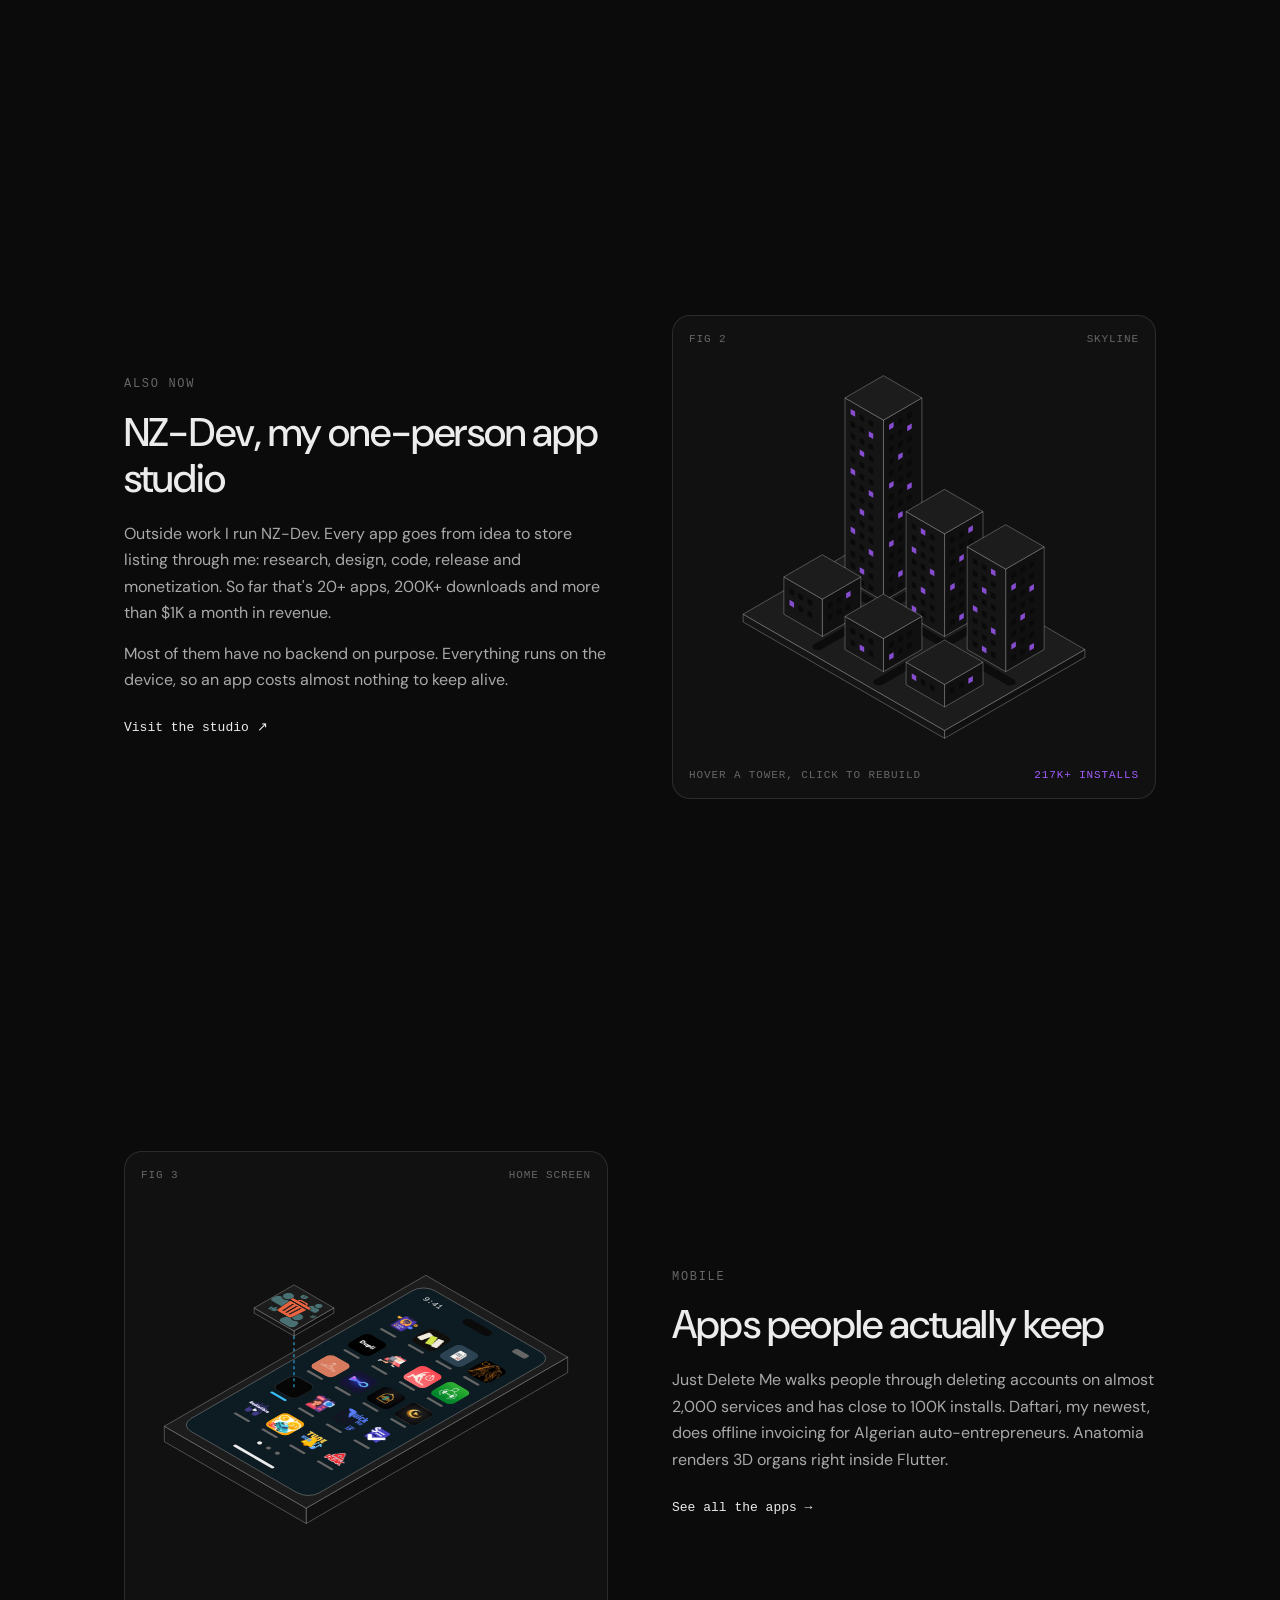
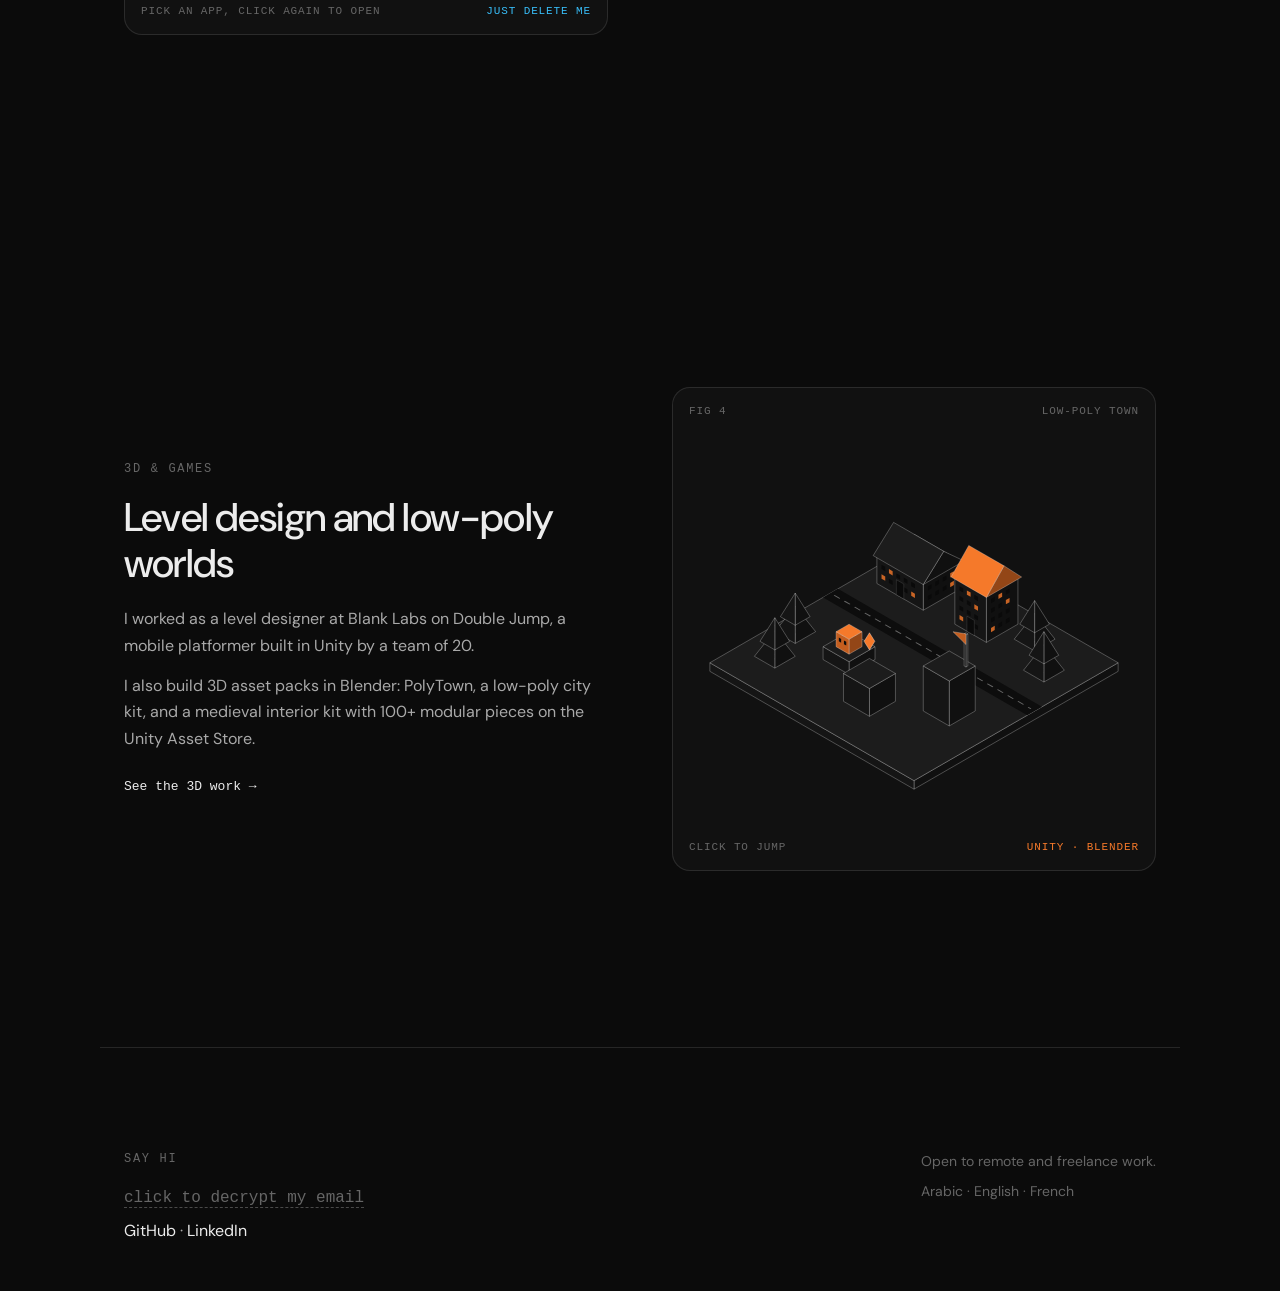
==== commit a614e082: "feat(seo): full name in the hero and portrait alt, canonical and share tags, robots.txt and sitemap" ====
--- a/index.html
+++ b/index.html
@@ -5,6 +5,15 @@
     <meta name="viewport" content="width=device-width, initial-scale=1.0">
     <title>Nizar Zitouni</title>
     <meta name="description" content="Nizar Zitouni, Flutter developer and founder of the NZ-Dev app studio.">
+    <link rel="canonical" href="https://nizarzitouni.github.io/">
+    <meta property="og:type" content="profile">
+    <meta property="og:site_name" content="Nizar Zitouni">
+    <meta property="og:title" content="Nizar Zitouni">
+    <meta property="og:description" content="Nizar Zitouni, Flutter developer and founder of the NZ-Dev app studio.">
+    <meta property="og:url" content="https://nizarzitouni.github.io/">
+    <meta property="og:image" content="https://nizarzitouni.github.io/assets/nizar.webp">
+    <meta property="og:image:alt" content="Portrait of Nizar Zitouni">
+    <meta name="twitter:card" content="summary">
     <link rel="icon" href="favicon.png" type="image/png">
     <link rel="apple-touch-icon" href="apple-touch-icon.png">
     <link rel="preconnect" href="https://fonts.googleapis.com">
@@ -26,7 +35,7 @@
         <div class="hero-grid">
             <div>
                 <p class="eyebrow">About me</p>
-                <h1>Hi, I'm Nizar.</h1>
+                <h1>Hi, I'm Nizar Zitouni.</h1>
                 <p class="lead">I'm a Flutter developer from Constantine, Algeria. I take mobile apps from idea to store: product, architecture, code, release and monetization. I work at Amaya AG, run my own app studio NZ-Dev, and on the side I do 3D art and level design for games.</p>
                 <p class="links">
                     <a href="https://github.com/nizarzitouni" target="_blank" rel="noopener noreferrer">GitHub</a>
@@ -35,7 +44,7 @@
                 </p>
             </div>
             <figure class="portrait">
-                <img src="assets/nizar.webp" width="800" height="800" alt="Nizar in a white shirt, standing on steps outdoors">
+                <img src="assets/nizar.webp" width="800" height="800" alt="Nizar Zitouni in a white shirt, standing on steps outdoors">
                 <span class="lbl tl">Fig 0</span><span class="lbl tr">Portrait</span>
             </figure>
         </div>
--- a/css/style.css
+++ b/css/style.css
@@ -190,6 +190,41 @@
     border: 1px solid var(--line-soft); border-radius: 6px; padding: 3px 8px;
 }
 .side > div + div { margin-top: 32px; }
+/* sketchfab viewer */
+.back + .eyebrow { margin-top: 40px; }
+.viewer { margin: 40px 0; }
+.viewer .picks { margin: 14px 0 0; flex-wrap: wrap; }
+.stage {
+    position: relative; aspect-ratio: 16 / 9; overflow: hidden;
+    border: 1px solid var(--line-soft); border-radius: 14px; background: var(--card);
+}
+.stage iframe { display: block; width: 100%; height: 100%; border: 0; }
+.poster { all: unset; position: absolute; inset: 0; display: grid; place-items: center; cursor: pointer; }
+.poster img { position: absolute; inset: 0; width: 100%; height: 100%; object-fit: cover; filter: brightness(.55); transition: filter .3s; }
+.poster:hover img { filter: brightness(.75); }
+.screens .clip {
+    position: relative; flex: none; height: min(560px, 70svh); aspect-ratio: 9 / 16; overflow: hidden;
+    scroll-snap-align: start; border: 1px solid var(--line-soft); border-radius: 14px; background: var(--card);
+}
+button.clip { all: unset; display: grid; place-items: center; cursor: pointer; }
+.screens .clip img { position: absolute; inset: 0; width: 100%; height: 100%; border: 0; border-radius: 0; object-fit: cover; filter: brightness(.7); transition: filter .3s; }
+.clip:hover img { filter: brightness(.9); }
+.poster span, .clip span {
+    position: relative; margin: 16px; text-align: center; font-family: var(--mono); font-size: 13px; color: var(--ink);
+    border: 1px solid var(--line); border-radius: 6px; padding: 8px 14px; background: color-mix(in srgb, var(--bg) 70%, transparent);
+}
+.poster:hover span, .poster:focus-visible span, .clip:hover span, .clip:focus-visible span { border-color: var(--accent); color: var(--accent); }
+.grid.models { margin-top: 32px; }
+button.card { font: inherit; text-align: left; cursor: pointer; }
+.viewer-dialog {
+    width: min(1100px, calc(100vw - 32px)); max-width: none; margin: auto; padding: 16px;
+    border: 1px solid var(--line); border-radius: 16px; background: var(--bg); color: var(--text);
+}
+.viewer-dialog::backdrop { background: rgba(0, 0, 0, .75); }
+.viewer-head { display: flex; justify-content: space-between; align-items: center; gap: 16px; margin-bottom: 12px; }
+.viewer-head h2 { color: var(--ink); font-size: 17px; font-weight: 600; }
+.viewer-head .btn { background: none; color: var(--ink); font-family: var(--mono); font-size: 13px; cursor: pointer; }
+
 .pager { display: flex; justify-content: space-between; gap: 16px; margin-top: 72px; font-family: var(--mono); font-size: 13px; }
 
 @media (max-width: 820px) {
@@ -197,6 +232,7 @@
     .portrait { justify-self: start; max-width: 320px; }
     .chapter { min-height: auto; padding: 56px 16px; }
     .chapter:nth-child(even) .fig { order: 0; }
+    .fig .lbl.br { bottom: 34px; }
     .hero, .page, .footer, .nav { padding-left: 16px; padding-right: 16px; }
     .screens { margin: 32px -16px; padding: 0 16px 12px; }
 }
